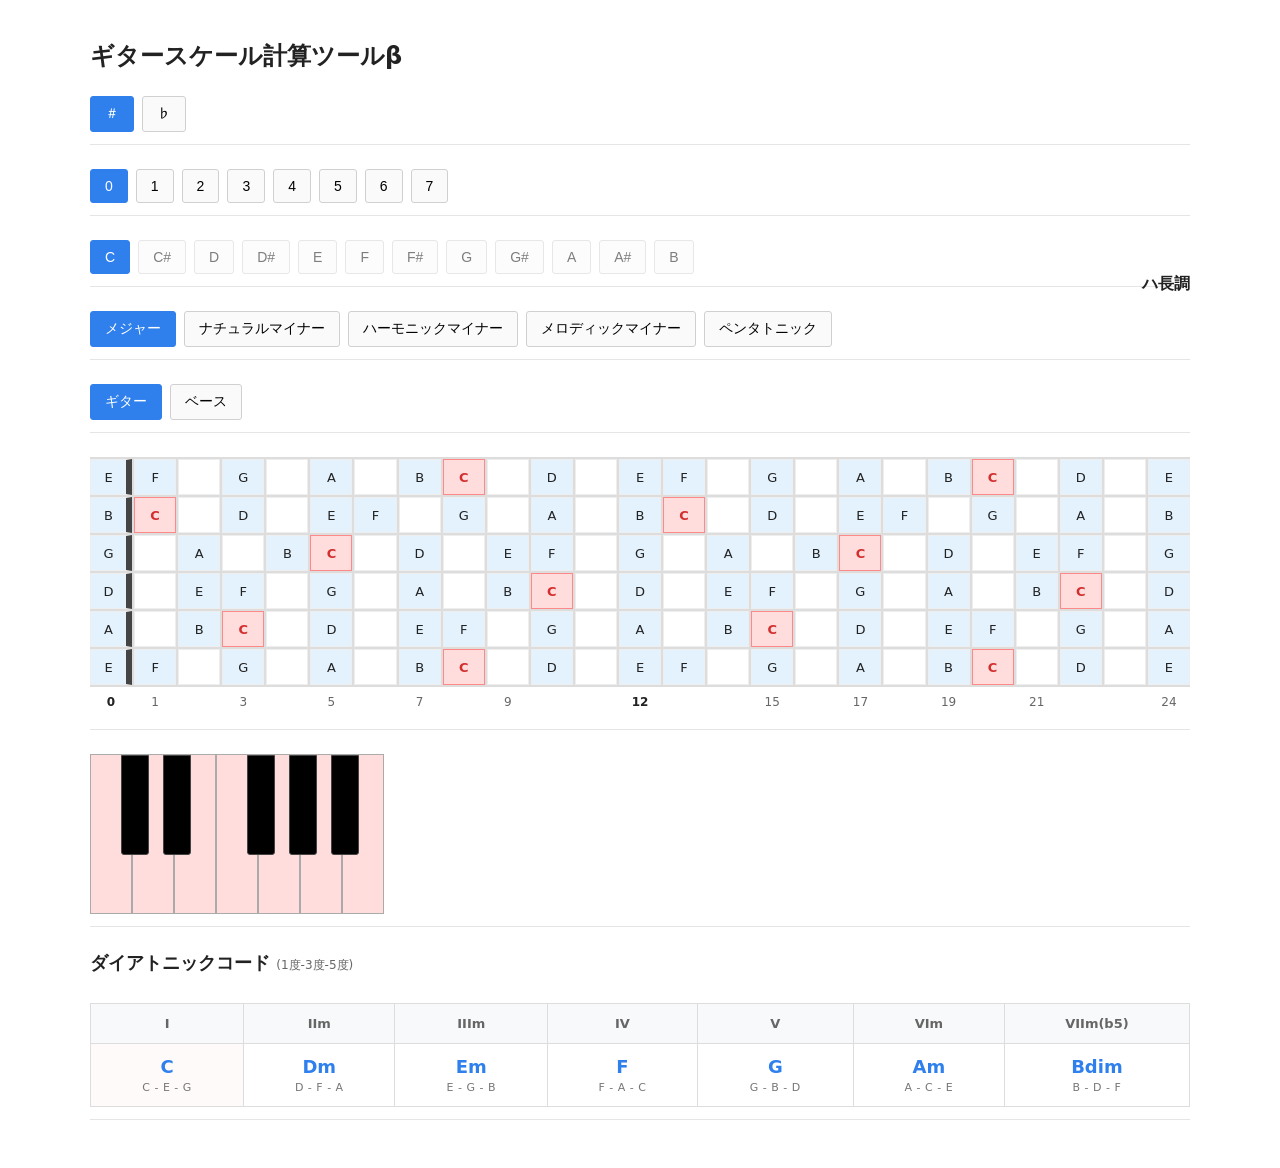
==== index.html @ ffcd5cd1 "Add files via upload" ====
<!DOCTYPE html>
<html lang="ja">
<head>
<meta charset="UTF-8">
<title>ギタースケール計算ツールβ</title>
<style>
  * { box-sizing: border-box; }

  body {
    font-family: "Noto Sans JP", system-ui, -apple-system, BlinkMacSystemFont, "Segoe UI", sans-serif;
    margin: 0;
    padding: 24px;
    background: #ffffff;
    color: #222;
  }

  .app {
    max-width: 1100px;
    margin: 0 auto;
  }

  h1 {
    font-size: 24px;
    font-weight: 600;
    margin-bottom: 24px;
  }

  .section {
    margin-bottom: 24px;
    padding-bottom: 12px;
    border-bottom: 1px solid #e5e5e5;
  }

  .btn-group {
    display: flex;
    flex-wrap: wrap;
    gap: 8px;
  }

  button {
    padding: 8px 14px;
    border: 1px solid #d0d0d0;
    background: #fafafa;
    border-radius: 3px;
    cursor: pointer;
    font-size: 14px;
    transition: 0.15s;
  }

  button:hover {
    background: #f0f0f0;
  }

  button.active {
    background: #2f80ed;
    border-color: #2f80ed;
    color: #fff;
  }

  button.guide {
    opacity: 0.5;
  }

  #japaneseKey {
    float: right;
    font-weight: 600;
    font-size: 16px;
  }

  .fretboard-wrapper {
    width: 100%;
    overflow-x: auto;
    padding-bottom: 8px;
  }

  .fret-numbers {
    display: grid;
    grid-template-columns: repeat(25, 1fr);
    gap: 2px;
    margin-top: 8px; 
  }

  .fret-num {
    text-align: center;
    font-size: 12px;
    color: #666;
  }

  .fret-num.bold {
    font-weight: 700;
    color: #222;
  }

  .fretboard {
    display: grid;
    grid-template-columns: repeat(25, 1fr);
    gap: 2px;
    background: #ddd; 
    padding: 2px 0;
  }

  .fret {
    height: 36px;
    background: #fff;
    display: flex;
    align-items: center;
    justify-content: center;
    font-size: 13px;
    border: 1px solid #eee;
  }

  .fret.open {
    background: #f9f9f9;
    border-right: 6px solid #444; 
    font-weight: 500;
  }

  .fret.in-scale {
    background: #e3f2fd;
  }

  .fret.root {
    background: #ffdddd !important;
    border-color: #ff8888;
    font-weight: 700;
    color: #d32f2f;
  }

  .piano {
    display: flex;
    margin-top: 16px;
    height: 160px;
    position: relative;
  }

  .white-key {
    width: 42px;
    height: 160px;
    background: #fff;
    border: 1px solid #aaa;
    position: relative;
  }

  .black-key {
  width: 28px;
  height: 100px;
  background: #000;
  position: absolute;
  top: 0;
  left: 30px;
  border-radius: 0 0 3px 3px;
  z-index: 10;
  border: 1px solid #444;    
  box-sizing: border-box;    
}

  .highlight {
    background: #ffdddd !important;
  }

  .code-box {
    display: flex;
    gap: 8px;
    flex-wrap: wrap;
    margin-top: 12px;
  }

  .code-card {
    padding: 8px 12px;
    border: 1px solid #ddd;
    background: #fafafa;
    border-radius: 3px;
    font-size: 14px;
    cursor: pointer;
  }

  .code-card.active {
    background: #2f80ed;
    border-color: #2f80ed;
    color: #fff;
  }

.code-section {
  overflow-x: auto; 
  margin-top: 16px;
}

.chord-table {
  width: 100%;
  border-collapse: collapse;
  min-width: 600px; 
}

.chord-table th, .chord-table td {
  border: 1px solid #ddd;
  padding: 12px 8px;
  text-align: center;
}

.chord-table th {
  background-color: #f8f9fa;
  font-size: 13px;
  color: #666;
  font-weight: 600;
}

.degree-name {
  display: block;
  font-family: serif;
  margin-bottom: 4px;
}

.chord-name {
  display: block;
  font-size: 18px;
  font-weight: bold;
  color: #2f80ed;
}

.notes-list {
  display: block;
  font-size: 11px;
  color: #777;
  margin-top: 4px;
  letter-spacing: 0.5px;
}

.chord-table td:first-child {
  background-color: #fffafa;
}

  @media (max-width: 768px) {
    body { padding: 12px; }
    .fretboard-wrapper { font-size: 12px; }
  }
</style>
</head>
<body>
<div class="app">
  <h1>ギタースケール計算ツールβ</h1>

  <div class="section">
    <div class="btn-group" id="accidentalButtons">
      <button data-type="sharp">＃</button>
      <button data-type="flat">♭</button>
    </div>
  </div>

  <div class="section">
    <div class="btn-group" id="keyCountButtons"></div>
  </div>

  <div class="section">
    <div class="btn-group" id="rootButtons"></div>
    <span id="japaneseKey"></span>
  </div>

  <div class="section">
    <div class="btn-group" id="scaleButtons"></div>
  </div>

  <div class="section">
    <div class="btn-group">
      <button id="guitarBtn">ギター</button>
      <button id="bassBtn">ベース</button>
    </div>
  </div>

  <div class="section">
    <div class="fretboard-wrapper">
      <div id="fretboard" class="fretboard"></div>
      <div class="fret-numbers" id="fretNumbers"></div> </div>
  </div>

  <div class="section">
    <div id="piano" class="piano"></div>
  </div>

  <div class="section">
  <h2 style="font-size:18px; margin-bottom:12px;">ダイアトニックコード <span style="font-size:12px; font-weight:normal; color:#666;">(1度-3度-5度)</span></h2>
  <div class="code-section">
    <div id="codeBox" class="code-box"></div>
  </div>
</div>
</div>

<script>
  const notesSharp = ["C","C#","D","D#","E","F","F#","G","G#","A","A#","B"];
  const notesFlat  = ["C","Db","D","Eb","E","F","Gb","G","Ab","A","Bb","B"];

  const jpNames = {
    "C":"ハ","D":"ニ","E":"ホ","F":"ヘ","G":"ト","A":"イ","B":"ロ"
  };

  const scalePatterns = {
    "メジャー":            [2,2,1,2,2,2,1],
    "ナチュラルマイナー":  [2,1,2,2,1,2,2],
    "ハーモニックマイナー":[2,1,2,2,1,3,1],
    "メロディックマイナー":[2,1,2,2,2,2,1],
    "ペンタトニック":      [2,2,3,2,3]
  };

  const majorChords = ["I","ii","iii","IV","V","vi","vii°"];
  const minorChords = ["i","ii°","III","iv","v","VI","VII"];

  const sharpKeys = ["C","G","D","A","E","B","F#","C#"];
  const flatKeys  = ["C","F","Bb","Eb","Ab","Db","Gb","Cb"];

  let accidental = "sharp";
  let keyCount   = 0;
  let selectedRoot  = "C";
  let selectedScale = "メジャー";
  let instrument    = "guitar";

  window.onload = () => {
    initAccidentalButtons();
    initKeyCountButtons();
    initRootButtons();
    initScaleButtons();
    initInstrumentButtons();
    drawFretNumbers();
    drawPiano();
    updateAll();
  };

  function currentNoteArray() {
    return accidental === "sharp" ? notesSharp : notesFlat;
  }

  function initAccidentalButtons() {
    document.querySelectorAll("#accidentalButtons button").forEach(btn => {
      btn.onclick = () => {
        accidental = btn.dataset.type;
        updateRootButtons();
        updateAll();
      };
    });
  }

  function initKeyCountButtons() {
    const wrap = document.getElementById("keyCountButtons");
    for (let i = 0; i <= 7; i++) {
      const b = document.createElement("button");
      b.textContent = i.toString();
      b.dataset.count = i;
      b.onclick = () => {
        keyCount = i;
        updateRootButtons();
        updateAll();
      };
      wrap.appendChild(b);
    }
  }

  function initRootButtons() {
    updateRootButtons();
  }

  function updateRootButtons() {
    const wrap = document.getElementById("rootButtons");
    wrap.innerHTML = "";
    const arr = currentNoteArray();
    const validKey = (accidental === "sharp" ? sharpKeys : flatKeys)[keyCount];

    arr.forEach(n => {
      const b = document.createElement("button");
      b.textContent = n;
      b.dataset.note = n;
      if (n === validKey) {
        b.classList.add("active");
      } else {
        b.classList.add("guide");
      }
      b.onclick = () => {
        applyKeyFromRoot(n);
        updateAll();
      };
      wrap.appendChild(b);
    });
    selectedRoot = validKey;
  }

  function applyKeyFromRoot(root) {
    const sharpIndex = sharpKeys.indexOf(root);
    const flatIndex  = flatKeys.indexOf(root);
    if (sharpIndex !== -1) {
      accidental = "sharp";
      keyCount   = sharpIndex;
    } else if (flatIndex !== -1) {
      accidental = "flat";
      keyCount   = flatIndex;
    } else {
      accidental = "sharp";
      keyCount   = 0;
    }
    selectedRoot = root;
    updateAccidentalButtonsUI();
    updateKeyCountButtonsUI();
    updateRootButtons();
  }

  function initScaleButtons() {
    const wrap = document.getElementById("scaleButtons");
    Object.keys(scalePatterns).forEach(name => {
      const b = document.createElement("button");
      b.textContent = name;
      b.onclick = () => {
        selectedScale = name;
        updateAll();
      };
      wrap.appendChild(b);
    });
  }

  function initInstrumentButtons() {
    document.getElementById("guitarBtn").onclick = () => {
      instrument = "guitar";
      updateAll();
    };
    document.getElementById("bassBtn").onclick = () => {
      instrument = "bass";
      updateAll();
    };
  }

  function getScaleNotes(root, scaleName) {
    const arr = currentNoteArray();
    let idx = arr.indexOf(root);
    const pattern = scalePatterns[scaleName];
    const result = [root];
    pattern.forEach(step => {
      idx = (idx + step) % 12;
      result.push(arr[idx]);
    });
    return result;
  }

  function drawFretNumbers() {
    const wrap = document.getElementById("fretNumbers");
    wrap.innerHTML = "";
    for (let f = 0; f <= 24; f++) {
      const d = document.createElement("div");
      d.className = "fret-num";
      if ([0,1,3,5,7,9,12,15,17,19,21,24].includes(f)) {
        d.textContent = f;
        if (f === 12 || f === 0) d.classList.add("bold");
      } else {
        d.textContent = "";
      }
      wrap.appendChild(d);
    }
  }

  function drawFretboard(scaleNotes) {
    const fb = document.getElementById("fretboard");
    fb.innerHTML = "";
    const tuning = instrument === "guitar"
      ? ["E","B","G","D","A","E"]
      : ["G","D","A","E"];
    const arr = currentNoteArray();

    tuning.forEach(openNote => {
      let openIdx = arr.indexOf(openNote);
      for (let f = 0; f <= 24; f++) {
        const note = arr[(openIdx + f) % 12];
        const div = document.createElement("div");
        div.className = "fret";

        if (f === 0) {
          div.classList.add("open");
        }

        // 音の判定
        if (note === scaleNotes[0]) {
          div.classList.add("root");
          div.textContent = note;
        } else if (scaleNotes.includes(note)) {
          div.classList.add("in-scale");
          div.textContent = note;
        } else {
          // 0フレット（開放弦）は常に音名を表示、それ以外は空白
          div.textContent = (f === 0) ? note : "";
        }
        fb.appendChild(div);
      }
    });
  }

  function drawPiano() {
    const p = document.getElementById("piano");
    p.innerHTML = "";
    const white = ["C","D","E","F","G","A","B"];
    const blackPos = { "C":"C#","D":"D#","F":"F#","G":"G#","A":"A#" };
    white.forEach(w => {
      const wk = document.createElement("div");
      wk.className = "white-key";
      wk.dataset.note = w;
      p.appendChild(wk);
      if (blackPos[w]) {
        const bk = document.createElement("div");
        bk.className = "black-key";
        bk.dataset.note = blackPos[w];
        wk.appendChild(bk);
      }
    });
  }

  function updatePiano(scaleNotes) {
    document.querySelectorAll(".white-key, .black-key").forEach(k => {
      k.classList.remove("highlight");
      if (scaleNotes.includes(k.dataset.note)) {
        k.classList.add("highlight");
      }
    });
  }

  function updateChordBox(root, scaleName) {
  const box = document.getElementById("codeBox");
  box.innerHTML = "";

  // 現在のスケールの音を取得
  const scaleNotes = getScaleNotes(root, scaleName); 
  const s = scaleNotes.slice(0, 7); // 7音のみ使用

  // 表の作成
  const table = document.createElement("table");
  table.className = "chord-table";
  
  // スケールごとの度数表記の定義
  const majorDegrees = ["I", "IIm", "IIIm", "IV", "V", "VIm", "VIIm(b5)"];
  const minorDegrees = ["Im", "IIm(b5)", "bIII", "IVm", "Vm", "bVI", "bVII"];
  const degrees = (scaleName === "メジャー") ? majorDegrees : minorDegrees;

  // ヘッダー（度数）
  const thead = document.createElement("thead");
  const headerRow = document.createElement("tr");
  degrees.forEach(deg => {
    const th = document.createElement("th");
    th.textContent = deg;
    headerRow.appendChild(th);
  });
  thead.appendChild(headerRow);
  table.appendChild(thead);

  // ボディ（コード名と構成音）
  const tbody = document.createElement("tbody");
  const dataRow = document.createElement("tr");

  s.forEach((chordRoot, i) => {
    const td = document.createElement("td");
    
    // 構成音の計算
    const third = s[(i + 2) % 7];
    const fifth = s[(i + 4) % 7];
    const notesStr = `${chordRoot} - ${third} - ${fifth}`;

    // コード名の作成
    let suffix = "";
    const deg = degrees[i];
    if (deg.includes("m")) suffix = "m";
    if (deg.includes("(b5)")) suffix = "dim"; // または m-5

    const chordName = chordRoot + suffix;

    td.innerHTML = `
      <span class="chord-name">${chordName}</span>
      <span class="notes-list">${notesStr}</span>
    `;
    dataRow.appendChild(td);
  });

  tbody.appendChild(dataRow);
  table.appendChild(tbody);
  box.appendChild(table);
}

  function updateJapaneseKey(root, scaleName) {
    const base = root.replace(/#|b/,"");
    const jp = jpNames[base] || "";
    const isMajor = (scaleName === "メジャー");
    document.getElementById("japaneseKey").textContent =
      jp + (isMajor ? "長調" : "短調");
  }

  function updateAccidentalButtonsUI() {
    document.querySelectorAll("#accidentalButtons button").forEach(b => {
      b.classList.toggle("active", b.dataset.type === accidental);
    });
  }

  function updateKeyCountButtonsUI() {
    document.querySelectorAll("#keyCountButtons button").forEach(b => {
      const c = Number(b.dataset.count);
      b.classList.toggle("active", c === keyCount);
    });
  }

  function updateScaleButtonsUI() {
    document.querySelectorAll("#scaleButtons button").forEach(b => {
      b.classList.toggle("active", b.textContent === selectedScale);
    });
  }

  function updateInstrumentButtonsUI() {
    document.getElementById("guitarBtn").classList.toggle("active", instrument === "guitar");
    document.getElementById("bassBtn").classList.toggle("active", instrument === "bass");
  }

  function updateAll() {
    updateAccidentalButtonsUI();
    updateKeyCountButtonsUI();
    updateScaleButtonsUI();
    updateInstrumentButtonsUI();
    const scaleNotes = getScaleNotes(selectedRoot, selectedScale);
    drawFretboard(scaleNotes);
    updatePiano(scaleNotes);
    updateChordBox(selectedRoot, selectedScale);
    updateJapaneseKey(selectedRoot, selectedScale);
    const validKey = (accidental === "sharp" ? sharpKeys : flatKeys)[keyCount];
    document.querySelectorAll("#rootButtons button").forEach(b => {
      const n = b.dataset.note;
      b.classList.remove("active","guide");
      if (n === validKey) {
        b.classList.add("active");
      } else {
        b.classList.add("guide");
      }
    });
  }
</script>
</body>
</html>
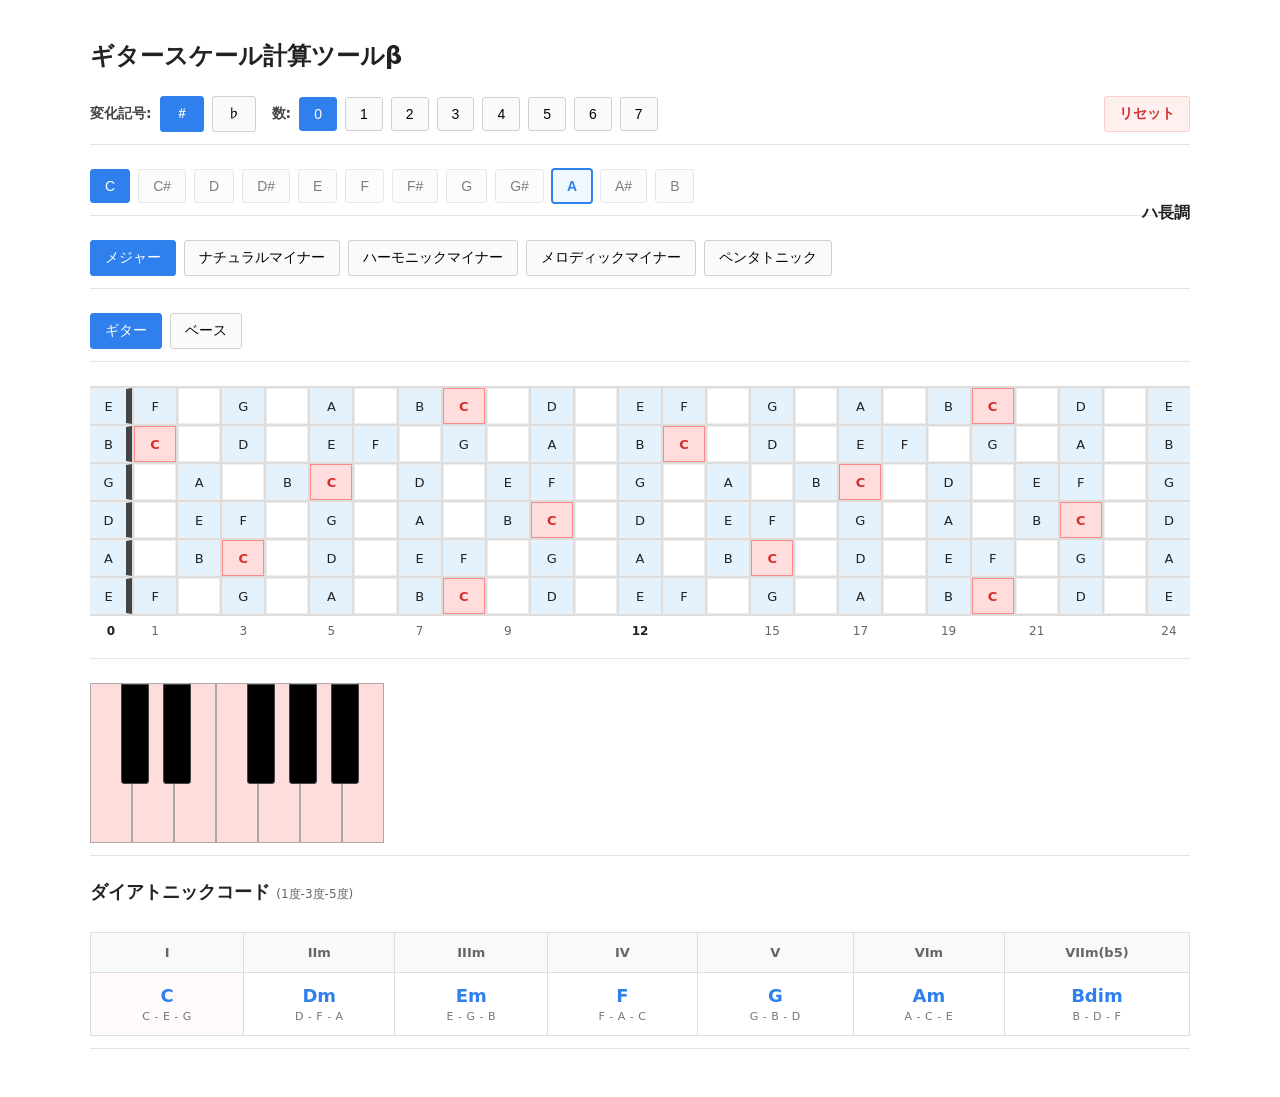
==== commit f7c3e861: "Update index.html" ====
--- a/index.html
+++ b/index.html
@@ -1,632 +1,713 @@
 <!DOCTYPE html>
 <html lang="ja">
+
 <head>
-<meta charset="UTF-8">
-<title>ギタースケール計算ツールβ</title>
-<style>
-  * { box-sizing: border-box; }
-
-  body {
-    font-family: "Noto Sans JP", system-ui, -apple-system, BlinkMacSystemFont, "Segoe UI", sans-serif;
-    margin: 0;
-    padding: 24px;
-    background: #ffffff;
-    color: #222;
-  }
-
-  .app {
-    max-width: 1100px;
-    margin: 0 auto;
-  }
-
-  h1 {
-    font-size: 24px;
-    font-weight: 600;
-    margin-bottom: 24px;
-  }
-
-  .section {
-    margin-bottom: 24px;
-    padding-bottom: 12px;
-    border-bottom: 1px solid #e5e5e5;
-  }
-
-  .btn-group {
-    display: flex;
-    flex-wrap: wrap;
-    gap: 8px;
-  }
-
-  button {
-    padding: 8px 14px;
-    border: 1px solid #d0d0d0;
-    background: #fafafa;
-    border-radius: 3px;
-    cursor: pointer;
-    font-size: 14px;
-    transition: 0.15s;
-  }
-
-  button:hover {
-    background: #f0f0f0;
-  }
-
-  button.active {
-    background: #2f80ed;
-    border-color: #2f80ed;
-    color: #fff;
-  }
-
-  button.guide {
-    opacity: 0.5;
-  }
-
-  #japaneseKey {
-    float: right;
-    font-weight: 600;
-    font-size: 16px;
-  }
-
-  .fretboard-wrapper {
-    width: 100%;
-    overflow-x: auto;
-    padding-bottom: 8px;
-  }
-
-  .fret-numbers {
-    display: grid;
-    grid-template-columns: repeat(25, 1fr);
-    gap: 2px;
-    margin-top: 8px; 
-  }
-
-  .fret-num {
-    text-align: center;
-    font-size: 12px;
-    color: #666;
-  }
-
-  .fret-num.bold {
-    font-weight: 700;
-    color: #222;
-  }
-
-  .fretboard {
-    display: grid;
-    grid-template-columns: repeat(25, 1fr);
-    gap: 2px;
-    background: #ddd; 
-    padding: 2px 0;
-  }
-
-  .fret {
-    height: 36px;
-    background: #fff;
-    display: flex;
-    align-items: center;
-    justify-content: center;
-    font-size: 13px;
-    border: 1px solid #eee;
-  }
-
-  .fret.open {
-    background: #f9f9f9;
-    border-right: 6px solid #444; 
-    font-weight: 500;
-  }
-
-  .fret.in-scale {
-    background: #e3f2fd;
-  }
-
-  .fret.root {
-    background: #ffdddd !important;
-    border-color: #ff8888;
-    font-weight: 700;
-    color: #d32f2f;
-  }
-
-  .piano {
-    display: flex;
-    margin-top: 16px;
-    height: 160px;
-    position: relative;
-  }
-
-  .white-key {
-    width: 42px;
-    height: 160px;
-    background: #fff;
-    border: 1px solid #aaa;
-    position: relative;
-  }
-
-  .black-key {
-  width: 28px;
-  height: 100px;
-  background: #000;
-  position: absolute;
-  top: 0;
-  left: 30px;
-  border-radius: 0 0 3px 3px;
-  z-index: 10;
-  border: 1px solid #444;    
-  box-sizing: border-box;    
-}
-
-  .highlight {
-    background: #ffdddd !important;
-  }
-
-  .code-box {
-    display: flex;
-    gap: 8px;
-    flex-wrap: wrap;
-    margin-top: 12px;
-  }
-
-  .code-card {
-    padding: 8px 12px;
-    border: 1px solid #ddd;
-    background: #fafafa;
-    border-radius: 3px;
-    font-size: 14px;
-    cursor: pointer;
-  }
-
-  .code-card.active {
-    background: #2f80ed;
-    border-color: #2f80ed;
-    color: #fff;
-  }
-
-.code-section {
-  overflow-x: auto; 
-  margin-top: 16px;
-}
-
-.chord-table {
-  width: 100%;
-  border-collapse: collapse;
-  min-width: 600px; 
-}
-
-.chord-table th, .chord-table td {
-  border: 1px solid #ddd;
-  padding: 12px 8px;
-  text-align: center;
-}
-
-.chord-table th {
-  background-color: #f8f9fa;
-  font-size: 13px;
-  color: #666;
-  font-weight: 600;
-}
-
-.degree-name {
-  display: block;
-  font-family: serif;
-  margin-bottom: 4px;
-}
-
-.chord-name {
-  display: block;
-  font-size: 18px;
-  font-weight: bold;
-  color: #2f80ed;
-}
-
-.notes-list {
-  display: block;
-  font-size: 11px;
-  color: #777;
-  margin-top: 4px;
-  letter-spacing: 0.5px;
-}
-
-.chord-table td:first-child {
-  background-color: #fffafa;
-}
-
-  @media (max-width: 768px) {
-    body { padding: 12px; }
-    .fretboard-wrapper { font-size: 12px; }
-  }
-</style>
+  <meta charset="UTF-8">
+  <title>ギタースケール計算ツールβ</title>
+  <style>
+    * {
+      box-sizing: border-box;
+    }
+
+    body {
+      font-family: "Noto Sans JP", system-ui, -apple-system, BlinkMacSystemFont, "Segoe UI", sans-serif;
+      margin: 0;
+      padding: 24px;
+      background: #ffffff;
+      color: #222;
+    }
+
+    .app {
+      max-width: 1100px;
+      margin: 0 auto;
+    }
+
+    h1 {
+      font-size: 24px;
+      font-weight: 600;
+      margin-bottom: 24px;
+    }
+
+    .section {
+      margin-bottom: 24px;
+      padding-bottom: 12px;
+      border-bottom: 1px solid #e5e5e5;
+    }
+
+    .btn-group {
+      display: flex;
+      flex-wrap: wrap;
+      gap: 8px;
+    }
+
+    button {
+      padding: 8px 14px;
+      border: 1px solid #d0d0d0;
+      background: #fafafa;
+      border-radius: 3px;
+      cursor: pointer;
+      font-size: 14px;
+      transition: 0.15s;
+    }
+
+    button:hover {
+      background: #f0f0f0;
+    }
+
+    button.active {
+      background: #2f80ed;
+      border-color: #2f80ed;
+      color: #fff;
+    }
+
+    button.guide {
+      opacity: 0.5;
+    }
+
+    button.candidate {
+      border-color: #2f80ed;
+      color: #2f80ed;
+      background: #f0f8ff;
+      font-weight: 600;
+      box-shadow: 0 0 0 1px #2f80ed;
+    }
+
+    #japaneseKey {
+      float: right;
+      font-weight: 600;
+      font-size: 16px;
+    }
+
+    .fretboard-wrapper {
+      width: 100%;
+      overflow-x: auto;
+      padding-bottom: 8px;
+    }
+
+    .fret-numbers {
+      display: grid;
+      grid-template-columns: repeat(25, 1fr);
+      gap: 2px;
+      margin-top: 8px;
+    }
+
+    .fret-num {
+      text-align: center;
+      font-size: 12px;
+      color: #666;
+    }
+
+    .fret-num.bold {
+      font-weight: 700;
+      color: #222;
+    }
+
+    .fretboard {
+      display: grid;
+      grid-template-columns: repeat(25, 1fr);
+      gap: 2px;
+      background: #ddd;
+      padding: 2px 0;
+    }
+
+    .fret {
+      height: 36px;
+      background: #fff;
+      display: flex;
+      align-items: center;
+      justify-content: center;
+      font-size: 13px;
+      border: 1px solid #eee;
+    }
+
+    .fret.open {
+      background: #f9f9f9;
+      border-right: 6px solid #444;
+      font-weight: 500;
+    }
+
+    .fret.in-scale {
+      background: #e3f2fd;
+    }
+
+    .fret.root {
+      background: #ffdddd !important;
+      border-color: #ff8888;
+      font-weight: 700;
+      color: #d32f2f;
+    }
+
+    .piano {
+      display: flex;
+      margin-top: 16px;
+      height: 160px;
+      position: relative;
+    }
+
+    .white-key {
+      width: 42px;
+      height: 160px;
+      background: #fff;
+      border: 1px solid #aaa;
+      position: relative;
+    }
+
+    .black-key {
+      width: 28px;
+      height: 100px;
+      background: #000;
+      position: absolute;
+      top: 0;
+      left: 30px;
+      border-radius: 0 0 3px 3px;
+      z-index: 10;
+      border: 1px solid #444;
+      box-sizing: border-box;
+    }
+
+    .highlight {
+      background: #ffdddd !important;
+    }
+
+    .code-box {
+      display: flex;
+      gap: 8px;
+      flex-wrap: wrap;
+      margin-top: 12px;
+    }
+
+    .code-card {
+      padding: 8px 12px;
+      border: 1px solid #ddd;
+      background: #fafafa;
+      border-radius: 3px;
+      font-size: 14px;
+      cursor: pointer;
+    }
+
+    .code-card.active {
+      background: #2f80ed;
+      border-color: #2f80ed;
+      color: #fff;
+    }
+
+    .code-section {
+      overflow-x: auto;
+      margin-top: 16px;
+    }
+
+    .chord-table {
+      width: 100%;
+      border-collapse: collapse;
+      min-width: 600px;
+    }
+
+    .chord-table th,
+    .chord-table td {
+      border: 1px solid #ddd;
+      padding: 12px 8px;
+      text-align: center;
+    }
+
+    .chord-table th {
+      background-color: #f8f9fa;
+      font-size: 13px;
+      color: #666;
+      font-weight: 600;
+    }
+
+    .degree-name {
+      display: block;
+      font-family: serif;
+      margin-bottom: 4px;
+    }
+
+    .chord-name {
+      display: block;
+      font-size: 18px;
+      font-weight: bold;
+      color: #2f80ed;
+    }
+
+    .notes-list {
+      display: block;
+      font-size: 11px;
+      color: #777;
+      margin-top: 4px;
+      letter-spacing: 0.5px;
+    }
+
+    .chord-table td:first-child {
+      background-color: #fffafa;
+    }
+
+    @media (max-width: 768px) {
+      body {
+        padding: 12px;
+      }
+
+      .fretboard-wrapper {
+        font-size: 12px;
+      }
+    }
+  </style>
 </head>
+
 <body>
-<div class="app">
-  <h1>ギタースケール計算ツールβ</h1>
-
-  <div class="section">
-    <div class="btn-group" id="accidentalButtons">
-      <button data-type="sharp">＃</button>
-      <button data-type="flat">♭</button>
+  <div class="app">
+    <h1>ギタースケール計算ツールβ</h1>
+
+    <div class="section">
+      <div class="btn-group" style="align-items: center; width: 100%;">
+        <span style="font-size: 14px; font-weight: 600; color: #444;">変化記号:</span>
+        <div class="btn-group" id="accidentalButtons">
+          <button data-type="sharp">＃</button>
+          <button data-type="flat">♭</button>
+        </div>
+        <span style="font-size: 14px; font-weight: 600; color: #444; margin-left: 8px;">数:</span>
+        <div class="btn-group" id="keyCountButtons"></div>
+        <button id="resetBtn"
+          style="margin-left: auto; background: #fff0f0; border-color: #ffcccc; color: #d32f2f; font-weight: 600;">リセット</button>
+      </div>
+    </div>
+
+    <div class="section">
+      <div class="btn-group" id="rootButtons"></div>
+      <span id="japaneseKey"></span>
+    </div>
+
+    <div class="section">
+      <div class="btn-group" id="scaleButtons"></div>
+    </div>
+
+    <div class="section">
+      <div class="btn-group">
+        <button id="guitarBtn">ギター</button>
+        <button id="bassBtn">ベース</button>
+      </div>
+    </div>
+
+    <div class="section">
+      <div class="fretboard-wrapper">
+        <div id="fretboard" class="fretboard"></div>
+        <div class="fret-numbers" id="fretNumbers"></div>
+      </div>
+    </div>
+
+    <div class="section">
+      <div id="piano" class="piano"></div>
+    </div>
+
+    <div class="section">
+      <h2 style="font-size:18px; margin-bottom:12px;">ダイアトニックコード <span
+          style="font-size:12px; font-weight:normal; color:#666;">(1度-3度-5度)</span></h2>
+      <div class="code-section">
+        <div id="codeBox" class="code-box"></div>
+      </div>
     </div>
   </div>
 
-  <div class="section">
-    <div class="btn-group" id="keyCountButtons"></div>
-  </div>
-
-  <div class="section">
-    <div class="btn-group" id="rootButtons"></div>
-    <span id="japaneseKey"></span>
-  </div>
-
-  <div class="section">
-    <div class="btn-group" id="scaleButtons"></div>
-  </div>
-
-  <div class="section">
-    <div class="btn-group">
-      <button id="guitarBtn">ギター</button>
-      <button id="bassBtn">ベース</button>
-    </div>
-  </div>
-
-  <div class="section">
-    <div class="fretboard-wrapper">
-      <div id="fretboard" class="fretboard"></div>
-      <div class="fret-numbers" id="fretNumbers"></div> </div>
-  </div>
-
-  <div class="section">
-    <div id="piano" class="piano"></div>
-  </div>
-
-  <div class="section">
-  <h2 style="font-size:18px; margin-bottom:12px;">ダイアトニックコード <span style="font-size:12px; font-weight:normal; color:#666;">(1度-3度-5度)</span></h2>
-  <div class="code-section">
-    <div id="codeBox" class="code-box"></div>
-  </div>
-</div>
-</div>
-
-<script>
-  const notesSharp = ["C","C#","D","D#","E","F","F#","G","G#","A","A#","B"];
-  const notesFlat  = ["C","Db","D","Eb","E","F","Gb","G","Ab","A","Bb","B"];
-
-  const jpNames = {
-    "C":"ハ","D":"ニ","E":"ホ","F":"ヘ","G":"ト","A":"イ","B":"ロ"
-  };
-
-  const scalePatterns = {
-    "メジャー":            [2,2,1,2,2,2,1],
-    "ナチュラルマイナー":  [2,1,2,2,1,2,2],
-    "ハーモニックマイナー":[2,1,2,2,1,3,1],
-    "メロディックマイナー":[2,1,2,2,2,2,1],
-    "ペンタトニック":      [2,2,3,2,3]
-  };
-
-  const majorChords = ["I","ii","iii","IV","V","vi","vii°"];
-  const minorChords = ["i","ii°","III","iv","v","VI","VII"];
-
-  const sharpKeys = ["C","G","D","A","E","B","F#","C#"];
-  const flatKeys  = ["C","F","Bb","Eb","Ab","Db","Gb","Cb"];
-
-  let accidental = "sharp";
-  let keyCount   = 0;
-  let selectedRoot  = "C";
-  let selectedScale = "メジャー";
-  let instrument    = "guitar";
-
-  window.onload = () => {
-    initAccidentalButtons();
-    initKeyCountButtons();
-    initRootButtons();
-    initScaleButtons();
-    initInstrumentButtons();
-    drawFretNumbers();
-    drawPiano();
-    updateAll();
-  };
-
-  function currentNoteArray() {
-    return accidental === "sharp" ? notesSharp : notesFlat;
-  }
-
-  function initAccidentalButtons() {
-    document.querySelectorAll("#accidentalButtons button").forEach(btn => {
-      btn.onclick = () => {
-        accidental = btn.dataset.type;
-        updateRootButtons();
+  <script>
+    const notesSharp = ["C", "C#", "D", "D#", "E", "F", "F#", "G", "G#", "A", "A#", "B"];
+    const notesFlat = ["C", "Db", "D", "Eb", "E", "F", "Gb", "G", "Ab", "A", "Bb", "B"];
+
+    const jpNames = {
+      "C": "ハ", "D": "ニ", "E": "ホ", "F": "ヘ", "G": "ト", "A": "イ", "B": "ロ"
+    };
+
+    const scalePatterns = {
+      "メジャー": [2, 2, 1, 2, 2, 2, 1],
+      "ナチュラルマイナー": [2, 1, 2, 2, 1, 2, 2],
+      "ハーモニックマイナー": [2, 1, 2, 2, 1, 3, 1],
+      "メロディックマイナー": [2, 1, 2, 2, 2, 2, 1],
+      "ペンタトニック": [2, 2, 3, 2, 3]
+    };
+
+    const majorChords = ["I", "ii", "iii", "IV", "V", "vi", "vii°"];
+    const minorChords = ["i", "ii°", "III", "iv", "v", "VI", "VII"];
+
+    const sharpKeys = ["C", "G", "D", "A", "E", "B", "F#", "C#"];
+    const flatKeys = ["C", "F", "Bb", "Eb", "Ab", "Db", "Gb", "Cb"];
+
+    const sharpMinorKeys = ["A", "E", "B", "F#", "C#", "G#", "D#", "A#"];
+    const flatMinorKeys = ["A", "D", "G", "C", "F", "Bb", "Eb", "Ab"];
+
+    const majorScales = ["メジャー", "ペンタトニック"];
+    const minorScales = ["ナチュラルマイナー", "ハーモニックマイナー", "メロディックマイナー"];
+
+    let accidental = "sharp";
+    let keyCount = 0;
+    let selectedRoot = "C";
+    let selectedScale = "メジャー";
+    let instrument = "guitar";
+
+    window.onload = () => {
+      initAccidentalButtons();
+      initKeyCountButtons();
+      initRootButtons();
+      initScaleButtons();
+      initInstrumentButtons();
+      initResetButton();
+      drawFretNumbers();
+      drawPiano();
+      updateAll();
+    };
+
+    function initResetButton() {
+      const btn = document.getElementById("resetBtn");
+      if (btn) {
+        btn.onclick = () => {
+          accidental = "sharp";
+          keyCount = 0;
+          selectedRoot = "C";
+          selectedScale = "メジャー";
+          instrument = "guitar";
+          updateAll();
+        };
+      }
+    }
+
+    function currentNoteArray() {
+      return accidental === "sharp" ? notesSharp : notesFlat;
+    }
+
+    function applyKeySignatureChange() {
+      if (minorScales.includes(selectedScale)) {
+        selectedRoot = (accidental === "sharp" ? sharpMinorKeys : flatMinorKeys)[keyCount];
+      } else {
+        selectedRoot = (accidental === "sharp" ? sharpKeys : flatKeys)[keyCount];
+      }
+    }
+
+    function initAccidentalButtons() {
+      document.querySelectorAll("#accidentalButtons button").forEach(btn => {
+        btn.onclick = () => {
+          accidental = btn.dataset.type;
+          applyKeySignatureChange();
+          updateAll();
+        };
+      });
+    }
+
+    function initKeyCountButtons() {
+      const wrap = document.getElementById("keyCountButtons");
+      for (let i = 0; i <= 7; i++) {
+        const b = document.createElement("button");
+        b.textContent = i.toString();
+        b.dataset.count = i;
+        b.onclick = () => {
+          keyCount = i;
+          applyKeySignatureChange();
+          updateAll();
+        };
+        wrap.appendChild(b);
+      }
+    }
+
+    function initRootButtons() {
+      updateRootButtons();
+    }
+
+    function updateRootButtons() {
+      const wrap = document.getElementById("rootButtons");
+      wrap.innerHTML = "";
+      const arr = currentNoteArray();
+
+      const validMajorKey = (accidental === "sharp" ? sharpKeys : flatKeys)[keyCount];
+      const validMinorKey = (accidental === "sharp" ? sharpMinorKeys : flatMinorKeys)[keyCount];
+
+      arr.forEach(n => {
+        const b = document.createElement("button");
+        b.textContent = n;
+        b.dataset.note = n;
+
+        if (n === selectedRoot) {
+          b.classList.add("active");
+        } else if (n === validMajorKey || n === validMinorKey) {
+          b.classList.add("candidate");
+        } else {
+          b.classList.add("guide");
+        }
+
+        b.onclick = () => {
+          applyKeyFromRoot(n);
+          updateAll();
+        };
+        wrap.appendChild(b);
+      });
+    }
+
+    function updateKeySignatureForRootAndScale(root, scaleName) {
+      if (minorScales.includes(scaleName)) {
+        const sIndex = sharpMinorKeys.indexOf(root);
+        const fIndex = flatMinorKeys.indexOf(root);
+        if (sIndex !== -1 && fIndex !== -1) {
+          if (accidental === "flat") keyCount = fIndex;
+          else keyCount = sIndex;
+        } else if (sIndex !== -1) {
+          accidental = "sharp"; keyCount = sIndex;
+        } else if (fIndex !== -1) {
+          accidental = "flat"; keyCount = fIndex;
+        }
+      } else {
+        const sIndex = sharpKeys.indexOf(root);
+        const fIndex = flatKeys.indexOf(root);
+        if (sIndex !== -1 && fIndex !== -1) {
+          if (accidental === "flat") keyCount = fIndex;
+          else keyCount = sIndex;
+        } else if (sIndex !== -1) {
+          accidental = "sharp"; keyCount = sIndex;
+        } else if (fIndex !== -1) {
+          accidental = "flat"; keyCount = fIndex;
+        }
+      }
+    }
+
+    function applyKeyFromRoot(root) {
+      const currentMajor = (accidental === "sharp" ? sharpKeys : flatKeys)[keyCount];
+      const currentMinor = (accidental === "sharp" ? sharpMinorKeys : flatMinorKeys)[keyCount];
+
+      selectedRoot = root;
+
+      if (root === currentMajor) {
+        if (minorScales.includes(selectedScale)) selectedScale = "メジャー";
+      } else if (root === currentMinor) {
+        if (majorScales.includes(selectedScale)) selectedScale = "ナチュラルマイナー";
+      } else {
+        // Prioritize the requested root by matching it to the currently selected scale
+        updateKeySignatureForRootAndScale(root, selectedScale);
+      }
+    }
+
+    function initScaleButtons() {
+      const wrap = document.getElementById("scaleButtons");
+      Object.keys(scalePatterns).forEach(name => {
+        const b = document.createElement("button");
+        b.textContent = name;
+        b.onclick = () => {
+          selectedScale = name;
+          updateKeySignatureForRootAndScale(selectedRoot, selectedScale);
+          updateAll();
+        };
+        wrap.appendChild(b);
+      });
+    }
+
+    function initInstrumentButtons() {
+      document.getElementById("guitarBtn").onclick = () => {
+        instrument = "guitar";
         updateAll();
       };
-    });
-  }
-
-  function initKeyCountButtons() {
-    const wrap = document.getElementById("keyCountButtons");
-    for (let i = 0; i <= 7; i++) {
-      const b = document.createElement("button");
-      b.textContent = i.toString();
-      b.dataset.count = i;
-      b.onclick = () => {
-        keyCount = i;
-        updateRootButtons();
+      document.getElementById("bassBtn").onclick = () => {
+        instrument = "bass";
         updateAll();
       };
-      wrap.appendChild(b);
-    }
-  }
-
-  function initRootButtons() {
-    updateRootButtons();
-  }
-
-  function updateRootButtons() {
-    const wrap = document.getElementById("rootButtons");
-    wrap.innerHTML = "";
-    const arr = currentNoteArray();
-    const validKey = (accidental === "sharp" ? sharpKeys : flatKeys)[keyCount];
-
-    arr.forEach(n => {
-      const b = document.createElement("button");
-      b.textContent = n;
-      b.dataset.note = n;
-      if (n === validKey) {
-        b.classList.add("active");
-      } else {
-        b.classList.add("guide");
-      }
-      b.onclick = () => {
-        applyKeyFromRoot(n);
-        updateAll();
-      };
-      wrap.appendChild(b);
-    });
-    selectedRoot = validKey;
-  }
-
-  function applyKeyFromRoot(root) {
-    const sharpIndex = sharpKeys.indexOf(root);
-    const flatIndex  = flatKeys.indexOf(root);
-    if (sharpIndex !== -1) {
-      accidental = "sharp";
-      keyCount   = sharpIndex;
-    } else if (flatIndex !== -1) {
-      accidental = "flat";
-      keyCount   = flatIndex;
-    } else {
-      accidental = "sharp";
-      keyCount   = 0;
-    }
-    selectedRoot = root;
-    updateAccidentalButtonsUI();
-    updateKeyCountButtonsUI();
-    updateRootButtons();
-  }
-
-  function initScaleButtons() {
-    const wrap = document.getElementById("scaleButtons");
-    Object.keys(scalePatterns).forEach(name => {
-      const b = document.createElement("button");
-      b.textContent = name;
-      b.onclick = () => {
-        selectedScale = name;
-        updateAll();
-      };
-      wrap.appendChild(b);
-    });
-  }
-
-  function initInstrumentButtons() {
-    document.getElementById("guitarBtn").onclick = () => {
-      instrument = "guitar";
-      updateAll();
-    };
-    document.getElementById("bassBtn").onclick = () => {
-      instrument = "bass";
-      updateAll();
-    };
-  }
-
-  function getScaleNotes(root, scaleName) {
-    const arr = currentNoteArray();
-    let idx = arr.indexOf(root);
-    const pattern = scalePatterns[scaleName];
-    const result = [root];
-    pattern.forEach(step => {
-      idx = (idx + step) % 12;
-      result.push(arr[idx]);
-    });
-    return result;
-  }
-
-  function drawFretNumbers() {
-    const wrap = document.getElementById("fretNumbers");
-    wrap.innerHTML = "";
-    for (let f = 0; f <= 24; f++) {
-      const d = document.createElement("div");
-      d.className = "fret-num";
-      if ([0,1,3,5,7,9,12,15,17,19,21,24].includes(f)) {
-        d.textContent = f;
-        if (f === 12 || f === 0) d.classList.add("bold");
-      } else {
-        d.textContent = "";
-      }
-      wrap.appendChild(d);
-    }
-  }
-
-  function drawFretboard(scaleNotes) {
-    const fb = document.getElementById("fretboard");
-    fb.innerHTML = "";
-    const tuning = instrument === "guitar"
-      ? ["E","B","G","D","A","E"]
-      : ["G","D","A","E"];
-    const arr = currentNoteArray();
-
-    tuning.forEach(openNote => {
-      let openIdx = arr.indexOf(openNote);
+    }
+
+    function getScaleNotes(root, scaleName) {
+      const arr = currentNoteArray();
+      let idx = arr.indexOf(root);
+      const pattern = scalePatterns[scaleName];
+      const result = [root];
+      pattern.forEach(step => {
+        idx = (idx + step) % 12;
+        result.push(arr[idx]);
+      });
+      return result;
+    }
+
+    function drawFretNumbers() {
+      const wrap = document.getElementById("fretNumbers");
+      wrap.innerHTML = "";
       for (let f = 0; f <= 24; f++) {
-        const note = arr[(openIdx + f) % 12];
-        const div = document.createElement("div");
-        div.className = "fret";
-
-        if (f === 0) {
-          div.classList.add("open");
+        const d = document.createElement("div");
+        d.className = "fret-num";
+        if ([0, 1, 3, 5, 7, 9, 12, 15, 17, 19, 21, 24].includes(f)) {
+          d.textContent = f;
+          if (f === 12 || f === 0) d.classList.add("bold");
+        } else {
+          d.textContent = "";
         }
-
-        // 音の判定
-        if (note === scaleNotes[0]) {
-          div.classList.add("root");
-          div.textContent = note;
-        } else if (scaleNotes.includes(note)) {
-          div.classList.add("in-scale");
-          div.textContent = note;
-        } else {
-          // 0フレット（開放弦）は常に音名を表示、それ以外は空白
-          div.textContent = (f === 0) ? note : "";
+        wrap.appendChild(d);
+      }
+    }
+
+    function drawFretboard(scaleNotes) {
+      const fb = document.getElementById("fretboard");
+      fb.innerHTML = "";
+      const tuning = instrument === "guitar"
+        ? ["E", "B", "G", "D", "A", "E"]
+        : ["G", "D", "A", "E"];
+      const arr = currentNoteArray();
+
+      tuning.forEach(openNote => {
+        let openIdx = arr.indexOf(openNote);
+        for (let f = 0; f <= 24; f++) {
+          const note = arr[(openIdx + f) % 12];
+          const div = document.createElement("div");
+          div.className = "fret";
+
+          if (f === 0) {
+            div.classList.add("open");
+          }
+
+          // 音の判定
+          if (note === scaleNotes[0]) {
+            div.classList.add("root");
+            div.textContent = note;
+          } else if (scaleNotes.includes(note)) {
+            div.classList.add("in-scale");
+            div.textContent = note;
+          } else {
+            // 0フレット（開放弦）は常に音名を表示、それ以外は空白
+            div.textContent = (f === 0) ? note : "";
+          }
+          fb.appendChild(div);
         }
-        fb.appendChild(div);
-      }
-    });
-  }
-
-  function drawPiano() {
-    const p = document.getElementById("piano");
-    p.innerHTML = "";
-    const white = ["C","D","E","F","G","A","B"];
-    const blackPos = { "C":"C#","D":"D#","F":"F#","G":"G#","A":"A#" };
-    white.forEach(w => {
-      const wk = document.createElement("div");
-      wk.className = "white-key";
-      wk.dataset.note = w;
-      p.appendChild(wk);
-      if (blackPos[w]) {
-        const bk = document.createElement("div");
-        bk.className = "black-key";
-        bk.dataset.note = blackPos[w];
-        wk.appendChild(bk);
-      }
-    });
-  }
-
-  function updatePiano(scaleNotes) {
-    document.querySelectorAll(".white-key, .black-key").forEach(k => {
-      k.classList.remove("highlight");
-      if (scaleNotes.includes(k.dataset.note)) {
-        k.classList.add("highlight");
-      }
-    });
-  }
-
-  function updateChordBox(root, scaleName) {
-  const box = document.getElementById("codeBox");
-  box.innerHTML = "";
-
-  // 現在のスケールの音を取得
-  const scaleNotes = getScaleNotes(root, scaleName); 
-  const s = scaleNotes.slice(0, 7); // 7音のみ使用
-
-  // 表の作成
-  const table = document.createElement("table");
-  table.className = "chord-table";
-  
-  // スケールごとの度数表記の定義
-  const majorDegrees = ["I", "IIm", "IIIm", "IV", "V", "VIm", "VIIm(b5)"];
-  const minorDegrees = ["Im", "IIm(b5)", "bIII", "IVm", "Vm", "bVI", "bVII"];
-  const degrees = (scaleName === "メジャー") ? majorDegrees : minorDegrees;
-
-  // ヘッダー（度数）
-  const thead = document.createElement("thead");
-  const headerRow = document.createElement("tr");
-  degrees.forEach(deg => {
-    const th = document.createElement("th");
-    th.textContent = deg;
-    headerRow.appendChild(th);
-  });
-  thead.appendChild(headerRow);
-  table.appendChild(thead);
-
-  // ボディ（コード名と構成音）
-  const tbody = document.createElement("tbody");
-  const dataRow = document.createElement("tr");
-
-  s.forEach((chordRoot, i) => {
-    const td = document.createElement("td");
-    
-    // 構成音の計算
-    const third = s[(i + 2) % 7];
-    const fifth = s[(i + 4) % 7];
-    const notesStr = `${chordRoot} - ${third} - ${fifth}`;
-
-    // コード名の作成
-    let suffix = "";
-    const deg = degrees[i];
-    if (deg.includes("m")) suffix = "m";
-    if (deg.includes("(b5)")) suffix = "dim"; // または m-5
-
-    const chordName = chordRoot + suffix;
-
-    td.innerHTML = `
+      });
+    }
+
+    function drawPiano() {
+      const p = document.getElementById("piano");
+      p.innerHTML = "";
+      const white = ["C", "D", "E", "F", "G", "A", "B"];
+      const blackPos = { "C": "C#", "D": "D#", "F": "F#", "G": "G#", "A": "A#" };
+      white.forEach(w => {
+        const wk = document.createElement("div");
+        wk.className = "white-key";
+        wk.dataset.note = w;
+        p.appendChild(wk);
+        if (blackPos[w]) {
+          const bk = document.createElement("div");
+          bk.className = "black-key";
+          bk.dataset.note = blackPos[w];
+          wk.appendChild(bk);
+        }
+      });
+    }
+
+    function updatePiano(scaleNotes) {
+      const enharmonicMap = { "Db": "C#", "Eb": "D#", "Gb": "F#", "Ab": "G#", "Bb": "A#" };
+      const mappedNotes = scaleNotes.map(n => enharmonicMap[n] || n);
+
+      document.querySelectorAll(".white-key, .black-key").forEach(k => {
+        k.classList.remove("highlight");
+        if (mappedNotes.includes(k.dataset.note)) {
+          k.classList.add("highlight");
+        }
+      });
+    }
+
+    function updateChordBox(root, scaleName) {
+      const box = document.getElementById("codeBox");
+      box.innerHTML = "";
+
+      if (scaleName === "ペンタトニック") {
+        box.innerHTML = "<p style='color:#666; font-size:13px; margin: 8px;'>構成音が5音のペンタトニックスケールではダイアトニックコードは表示されません。</p>";
+        return;
+      }
+
+      // 現在のスケールの音を取得
+      const scaleNotes = getScaleNotes(root, scaleName);
+      const s = scaleNotes.slice(0, 7); // 7音のみ使用
+
+      // 表の作成
+      const table = document.createElement("table");
+      table.className = "chord-table";
+
+      // スケールごとの度数表記の定義
+      const majorDegrees = ["I", "IIm", "IIIm", "IV", "V", "VIm", "VIIm(b5)"];
+      const minorDegrees = ["Im", "IIm(b5)", "bIII", "IVm", "Vm", "bVI", "bVII"];
+      const degrees = (scaleName === "メジャー") ? majorDegrees : minorDegrees;
+
+      // ヘッダー（度数）
+      const thead = document.createElement("thead");
+      const headerRow = document.createElement("tr");
+      degrees.forEach(deg => {
+        const th = document.createElement("th");
+        th.textContent = deg;
+        headerRow.appendChild(th);
+      });
+      thead.appendChild(headerRow);
+      table.appendChild(thead);
+
+      // ボディ（コード名と構成音）
+      const tbody = document.createElement("tbody");
+      const dataRow = document.createElement("tr");
+
+      s.forEach((chordRoot, i) => {
+        const td = document.createElement("td");
+
+        // 構成音の計算
+        const third = s[(i + 2) % 7];
+        const fifth = s[(i + 4) % 7];
+        const notesStr = `${chordRoot} - ${third} - ${fifth}`;
+
+        // コード名の作成
+        let suffix = "";
+        const deg = degrees[i];
+        if (deg.includes("m")) suffix = "m";
+        if (deg.includes("(b5)")) suffix = "dim"; // または m-5
+
+        const chordName = chordRoot + suffix;
+
+        td.innerHTML = `
       <span class="chord-name">${chordName}</span>
       <span class="notes-list">${notesStr}</span>
     `;
-    dataRow.appendChild(td);
-  });
-
-  tbody.appendChild(dataRow);
-  table.appendChild(tbody);
-  box.appendChild(table);
-}
-
-  function updateJapaneseKey(root, scaleName) {
-    const base = root.replace(/#|b/,"");
-    const jp = jpNames[base] || "";
-    const isMajor = (scaleName === "メジャー");
-    document.getElementById("japaneseKey").textContent =
-      jp + (isMajor ? "長調" : "短調");
-  }
-
-  function updateAccidentalButtonsUI() {
-    document.querySelectorAll("#accidentalButtons button").forEach(b => {
-      b.classList.toggle("active", b.dataset.type === accidental);
-    });
-  }
-
-  function updateKeyCountButtonsUI() {
-    document.querySelectorAll("#keyCountButtons button").forEach(b => {
-      const c = Number(b.dataset.count);
-      b.classList.toggle("active", c === keyCount);
-    });
-  }
-
-  function updateScaleButtonsUI() {
-    document.querySelectorAll("#scaleButtons button").forEach(b => {
-      b.classList.toggle("active", b.textContent === selectedScale);
-    });
-  }
-
-  function updateInstrumentButtonsUI() {
-    document.getElementById("guitarBtn").classList.toggle("active", instrument === "guitar");
-    document.getElementById("bassBtn").classList.toggle("active", instrument === "bass");
-  }
-
-  function updateAll() {
-    updateAccidentalButtonsUI();
-    updateKeyCountButtonsUI();
-    updateScaleButtonsUI();
-    updateInstrumentButtonsUI();
-    const scaleNotes = getScaleNotes(selectedRoot, selectedScale);
-    drawFretboard(scaleNotes);
-    updatePiano(scaleNotes);
-    updateChordBox(selectedRoot, selectedScale);
-    updateJapaneseKey(selectedRoot, selectedScale);
-    const validKey = (accidental === "sharp" ? sharpKeys : flatKeys)[keyCount];
-    document.querySelectorAll("#rootButtons button").forEach(b => {
-      const n = b.dataset.note;
-      b.classList.remove("active","guide");
-      if (n === validKey) {
-        b.classList.add("active");
-      } else {
-        b.classList.add("guide");
-      }
-    });
-  }
-</script>
+        dataRow.appendChild(td);
+      });
+
+      tbody.appendChild(dataRow);
+      table.appendChild(tbody);
+      box.appendChild(table);
+    }
+
+    function updateJapaneseKey(root, scaleName) {
+      const base = root.replace(/#|b/, "");
+      const jp = jpNames[base] || "";
+      const isMajor = (scaleName === "メジャー");
+      document.getElementById("japaneseKey").textContent =
+        jp + (isMajor ? "長調" : "短調");
+    }
+
+    function updateAccidentalButtonsUI() {
+      document.querySelectorAll("#accidentalButtons button").forEach(b => {
+        b.classList.toggle("active", b.dataset.type === accidental);
+      });
+    }
+
+    function updateKeyCountButtonsUI() {
+      document.querySelectorAll("#keyCountButtons button").forEach(b => {
+        const c = Number(b.dataset.count);
+        b.classList.toggle("active", c === keyCount);
+      });
+    }
+
+    function updateScaleButtonsUI() {
+      document.querySelectorAll("#scaleButtons button").forEach(b => {
+        b.classList.toggle("active", b.textContent === selectedScale);
+      });
+    }
+
+    function updateInstrumentButtonsUI() {
+      document.getElementById("guitarBtn").classList.toggle("active", instrument === "guitar");
+      document.getElementById("bassBtn").classList.toggle("active", instrument === "bass");
+    }
+
+    function updateAll() {
+      updateAccidentalButtonsUI();
+      updateKeyCountButtonsUI();
+      updateScaleButtonsUI();
+      updateInstrumentButtonsUI();
+      const scaleNotes = getScaleNotes(selectedRoot, selectedScale);
+      drawFretboard(scaleNotes);
+      updatePiano(scaleNotes);
+      updateChordBox(selectedRoot, selectedScale);
+      updateJapaneseKey(selectedRoot, selectedScale);
+      updateRootButtons();
+    }
+  </script>
 </body>
-</html>+
+</html>
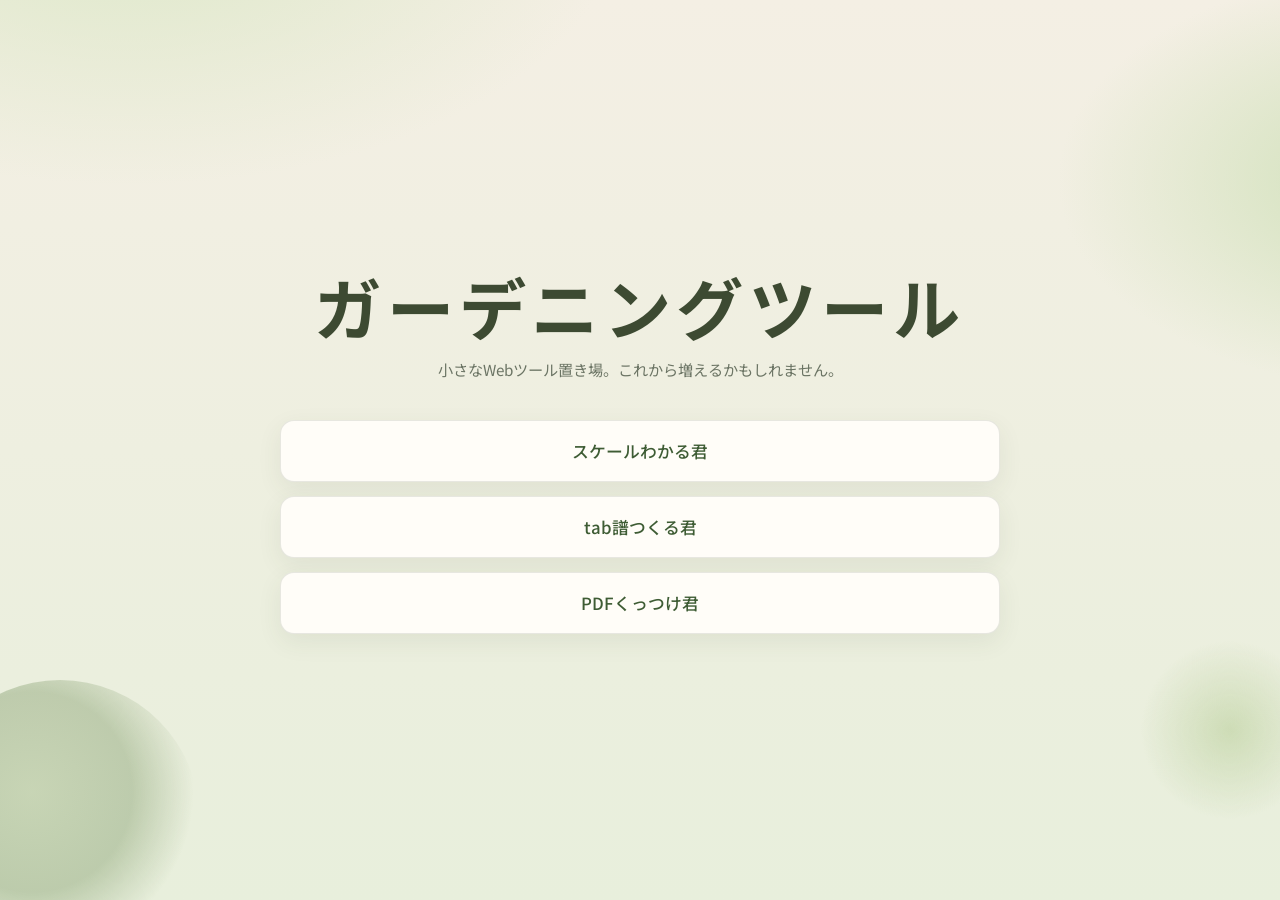
==== commit 5a6a32bd: "1.0.0 ガーデニングツールポータル公開 Co-authored-by: Cursor <cursoragent@cursor.com>" ====
--- a/index.html
+++ b/index.html
@@ -3,711 +3,144 @@
 
 <head>
   <meta charset="UTF-8">
-  <title>ギタースケール計算ツールβ</title>
+  <meta name="viewport" content="width=device-width, initial-scale=1.0">
+  <meta name="description" content="ガーデニングツール — 小さなWebツール置き場">
+  <title>ガーデニングツール</title>
+  <link rel="preconnect" href="https://fonts.googleapis.com">
+  <link rel="preconnect" href="https://fonts.gstatic.com" crossorigin>
+  <link href="https://fonts.googleapis.com/css2?family=Noto+Sans+JP:wght@400;500;700&display=swap" rel="stylesheet">
   <style>
-    * {
+    *,
+    *::before,
+    *::after {
       box-sizing: border-box;
+      margin: 0;
+      padding: 0;
+    }
+
+    :root {
+      --soil: #3d4a32;
+      --leaf: #5d7a4a;
+      --leaf-deep: #3e5c34;
+      --cream: #f4efe4;
+      --cream-2: #e8efdc;
+      --card: #fffdf8;
+      --ink: #2c3328;
+      --muted: #6b7464;
     }
 
     body {
-      font-family: "Noto Sans JP", system-ui, -apple-system, BlinkMacSystemFont, "Segoe UI", sans-serif;
-      margin: 0;
-      padding: 24px;
-      background: #ffffff;
-      color: #222;
+      min-height: 100vh;
+      font-family: "Noto Sans JP", system-ui, sans-serif;
+      color: var(--ink);
+      background:
+        radial-gradient(900px 500px at 10% -10%, #dce8c8 0%, transparent 55%),
+        radial-gradient(700px 420px at 110% 20%, #cfe0b8 0%, transparent 50%),
+        linear-gradient(180deg, var(--cream) 0%, var(--cream-2) 100%);
+      display: flex;
+      align-items: center;
+      justify-content: center;
+      padding: 48px 20px;
+      position: relative;
+      overflow-x: hidden;
     }
 
-    .app {
-      max-width: 1100px;
-      margin: 0 auto;
+    body::before,
+    body::after {
+      content: "";
+      position: fixed;
+      border-radius: 50%;
+      pointer-events: none;
+      z-index: 0;
+    }
+
+    body::before {
+      width: 280px;
+      height: 280px;
+      left: -80px;
+      bottom: -60px;
+      background: radial-gradient(circle at 40% 40%, #8aa56a 0%, #6b8a52 42%, transparent 68%);
+      opacity: 0.35;
+    }
+
+    body::after {
+      width: 180px;
+      height: 180px;
+      right: -40px;
+      bottom: 80px;
+      background: radial-gradient(circle at 50% 50%, #a3c07c 0%, transparent 70%);
+      opacity: 0.4;
+    }
+
+    main {
+      position: relative;
+      z-index: 1;
+      width: min(720px, 100%);
+      text-align: center;
     }
 
     h1 {
-      font-size: 24px;
-      font-weight: 600;
-      margin-bottom: 24px;
+      font-size: clamp(2.4rem, 7vw, 4.2rem);
+      font-weight: 700;
+      letter-spacing: 0.08em;
+      line-height: 1.2;
+      color: var(--soil);
+      margin-bottom: 12px;
     }
 
-    .section {
-      margin-bottom: 24px;
-      padding-bottom: 12px;
-      border-bottom: 1px solid #e5e5e5;
+    .lead {
+      font-size: 0.95rem;
+      color: var(--muted);
+      margin-bottom: 40px;
     }
 
-    .btn-group {
-      display: flex;
-      flex-wrap: wrap;
-      gap: 8px;
+    nav {
+      display: grid;
+      gap: 14px;
     }
 
-    button {
-      padding: 8px 14px;
-      border: 1px solid #d0d0d0;
-      background: #fafafa;
-      border-radius: 3px;
-      cursor: pointer;
-      font-size: 14px;
-      transition: 0.15s;
+    nav a {
+      display: block;
+      background: var(--card);
+      color: var(--leaf-deep);
+      text-decoration: none;
+      font-size: 1.05rem;
+      font-weight: 500;
+      padding: 18px 24px;
+      border-radius: 14px;
+      border: 1px solid rgba(61, 74, 50, 0.12);
+      box-shadow: 0 8px 24px rgba(61, 74, 50, 0.08);
+      transition: transform 0.15s ease, box-shadow 0.15s ease, background 0.15s ease;
     }
 
-    button:hover {
-      background: #f0f0f0;
+    nav a:hover {
+      transform: translateY(-2px);
+      background: #f7fbf0;
+      box-shadow: 0 12px 28px rgba(61, 74, 50, 0.12);
     }
 
-    button.active {
-      background: #2f80ed;
-      border-color: #2f80ed;
-      color: #fff;
+    nav a:active {
+      transform: translateY(0);
     }
 
-    button.guide {
-      opacity: 0.5;
-    }
-
-    button.candidate {
-      border-color: #2f80ed;
-      color: #2f80ed;
-      background: #f0f8ff;
-      font-weight: 600;
-      box-shadow: 0 0 0 1px #2f80ed;
-    }
-
-    #japaneseKey {
-      float: right;
-      font-weight: 600;
-      font-size: 16px;
-    }
-
-    .fretboard-wrapper {
-      width: 100%;
-      overflow-x: auto;
-      padding-bottom: 8px;
-    }
-
-    .fret-numbers {
-      display: grid;
-      grid-template-columns: repeat(25, 1fr);
-      gap: 2px;
-      margin-top: 8px;
-    }
-
-    .fret-num {
-      text-align: center;
-      font-size: 12px;
-      color: #666;
-    }
-
-    .fret-num.bold {
-      font-weight: 700;
-      color: #222;
-    }
-
-    .fretboard {
-      display: grid;
-      grid-template-columns: repeat(25, 1fr);
-      gap: 2px;
-      background: #ddd;
-      padding: 2px 0;
-    }
-
-    .fret {
-      height: 36px;
-      background: #fff;
-      display: flex;
-      align-items: center;
-      justify-content: center;
-      font-size: 13px;
-      border: 1px solid #eee;
-    }
-
-    .fret.open {
-      background: #f9f9f9;
-      border-right: 6px solid #444;
-      font-weight: 500;
-    }
-
-    .fret.in-scale {
-      background: #e3f2fd;
-    }
-
-    .fret.root {
-      background: #ffdddd !important;
-      border-color: #ff8888;
-      font-weight: 700;
-      color: #d32f2f;
-    }
-
-    .piano {
-      display: flex;
-      margin-top: 16px;
-      height: 160px;
-      position: relative;
-    }
-
-    .white-key {
-      width: 42px;
-      height: 160px;
-      background: #fff;
-      border: 1px solid #aaa;
-      position: relative;
-    }
-
-    .black-key {
-      width: 28px;
-      height: 100px;
-      background: #000;
-      position: absolute;
-      top: 0;
-      left: 30px;
-      border-radius: 0 0 3px 3px;
-      z-index: 10;
-      border: 1px solid #444;
-      box-sizing: border-box;
-    }
-
-    .highlight {
-      background: #ffdddd !important;
-    }
-
-    .code-box {
-      display: flex;
-      gap: 8px;
-      flex-wrap: wrap;
-      margin-top: 12px;
-    }
-
-    .code-card {
-      padding: 8px 12px;
-      border: 1px solid #ddd;
-      background: #fafafa;
-      border-radius: 3px;
-      font-size: 14px;
-      cursor: pointer;
-    }
-
-    .code-card.active {
-      background: #2f80ed;
-      border-color: #2f80ed;
-      color: #fff;
-    }
-
-    .code-section {
-      overflow-x: auto;
-      margin-top: 16px;
-    }
-
-    .chord-table {
-      width: 100%;
-      border-collapse: collapse;
-      min-width: 600px;
-    }
-
-    .chord-table th,
-    .chord-table td {
-      border: 1px solid #ddd;
-      padding: 12px 8px;
-      text-align: center;
-    }
-
-    .chord-table th {
-      background-color: #f8f9fa;
-      font-size: 13px;
-      color: #666;
-      font-weight: 600;
-    }
-
-    .degree-name {
-      display: block;
-      font-family: serif;
-      margin-bottom: 4px;
-    }
-
-    .chord-name {
-      display: block;
-      font-size: 18px;
-      font-weight: bold;
-      color: #2f80ed;
-    }
-
-    .notes-list {
-      display: block;
-      font-size: 11px;
-      color: #777;
-      margin-top: 4px;
-      letter-spacing: 0.5px;
-    }
-
-    .chord-table td:first-child {
-      background-color: #fffafa;
-    }
-
-    @media (max-width: 768px) {
-      body {
-        padding: 12px;
-      }
-
-      .fretboard-wrapper {
-        font-size: 12px;
+    @media (min-width: 640px) {
+      nav {
+        grid-template-columns: 1fr;
       }
     }
   </style>
 </head>
 
 <body>
-  <div class="app">
-    <h1>ギタースケール計算ツールβ</h1>
-
-    <div class="section">
-      <div class="btn-group" style="align-items: center; width: 100%;">
-        <span style="font-size: 14px; font-weight: 600; color: #444;">変化記号:</span>
-        <div class="btn-group" id="accidentalButtons">
-          <button data-type="sharp">＃</button>
-          <button data-type="flat">♭</button>
-        </div>
-        <span style="font-size: 14px; font-weight: 600; color: #444; margin-left: 8px;">数:</span>
-        <div class="btn-group" id="keyCountButtons"></div>
-        <button id="resetBtn"
-          style="margin-left: auto; background: #fff0f0; border-color: #ffcccc; color: #d32f2f; font-weight: 600;">リセット</button>
-      </div>
-    </div>
-
-    <div class="section">
-      <div class="btn-group" id="rootButtons"></div>
-      <span id="japaneseKey"></span>
-    </div>
-
-    <div class="section">
-      <div class="btn-group" id="scaleButtons"></div>
-    </div>
-
-    <div class="section">
-      <div class="btn-group">
-        <button id="guitarBtn">ギター</button>
-        <button id="bassBtn">ベース</button>
-      </div>
-    </div>
-
-    <div class="section">
-      <div class="fretboard-wrapper">
-        <div id="fretboard" class="fretboard"></div>
-        <div class="fret-numbers" id="fretNumbers"></div>
-      </div>
-    </div>
-
-    <div class="section">
-      <div id="piano" class="piano"></div>
-    </div>
-
-    <div class="section">
-      <h2 style="font-size:18px; margin-bottom:12px;">ダイアトニックコード <span
-          style="font-size:12px; font-weight:normal; color:#666;">(1度-3度-5度)</span></h2>
-      <div class="code-section">
-        <div id="codeBox" class="code-box"></div>
-      </div>
-    </div>
-  </div>
-
-  <script>
-    const notesSharp = ["C", "C#", "D", "D#", "E", "F", "F#", "G", "G#", "A", "A#", "B"];
-    const notesFlat = ["C", "Db", "D", "Eb", "E", "F", "Gb", "G", "Ab", "A", "Bb", "B"];
-
-    const jpNames = {
-      "C": "ハ", "D": "ニ", "E": "ホ", "F": "ヘ", "G": "ト", "A": "イ", "B": "ロ"
-    };
-
-    const scalePatterns = {
-      "メジャー": [2, 2, 1, 2, 2, 2, 1],
-      "ナチュラルマイナー": [2, 1, 2, 2, 1, 2, 2],
-      "ハーモニックマイナー": [2, 1, 2, 2, 1, 3, 1],
-      "メロディックマイナー": [2, 1, 2, 2, 2, 2, 1],
-      "ペンタトニック": [2, 2, 3, 2, 3]
-    };
-
-    const majorChords = ["I", "ii", "iii", "IV", "V", "vi", "vii°"];
-    const minorChords = ["i", "ii°", "III", "iv", "v", "VI", "VII"];
-
-    const sharpKeys = ["C", "G", "D", "A", "E", "B", "F#", "C#"];
-    const flatKeys = ["C", "F", "Bb", "Eb", "Ab", "Db", "Gb", "Cb"];
-
-    const sharpMinorKeys = ["A", "E", "B", "F#", "C#", "G#", "D#", "A#"];
-    const flatMinorKeys = ["A", "D", "G", "C", "F", "Bb", "Eb", "Ab"];
-
-    const majorScales = ["メジャー", "ペンタトニック"];
-    const minorScales = ["ナチュラルマイナー", "ハーモニックマイナー", "メロディックマイナー"];
-
-    let accidental = "sharp";
-    let keyCount = 0;
-    let selectedRoot = "C";
-    let selectedScale = "メジャー";
-    let instrument = "guitar";
-
-    window.onload = () => {
-      initAccidentalButtons();
-      initKeyCountButtons();
-      initRootButtons();
-      initScaleButtons();
-      initInstrumentButtons();
-      initResetButton();
-      drawFretNumbers();
-      drawPiano();
-      updateAll();
-    };
-
-    function initResetButton() {
-      const btn = document.getElementById("resetBtn");
-      if (btn) {
-        btn.onclick = () => {
-          accidental = "sharp";
-          keyCount = 0;
-          selectedRoot = "C";
-          selectedScale = "メジャー";
-          instrument = "guitar";
-          updateAll();
-        };
-      }
-    }
-
-    function currentNoteArray() {
-      return accidental === "sharp" ? notesSharp : notesFlat;
-    }
-
-    function applyKeySignatureChange() {
-      if (minorScales.includes(selectedScale)) {
-        selectedRoot = (accidental === "sharp" ? sharpMinorKeys : flatMinorKeys)[keyCount];
-      } else {
-        selectedRoot = (accidental === "sharp" ? sharpKeys : flatKeys)[keyCount];
-      }
-    }
-
-    function initAccidentalButtons() {
-      document.querySelectorAll("#accidentalButtons button").forEach(btn => {
-        btn.onclick = () => {
-          accidental = btn.dataset.type;
-          applyKeySignatureChange();
-          updateAll();
-        };
-      });
-    }
-
-    function initKeyCountButtons() {
-      const wrap = document.getElementById("keyCountButtons");
-      for (let i = 0; i <= 7; i++) {
-        const b = document.createElement("button");
-        b.textContent = i.toString();
-        b.dataset.count = i;
-        b.onclick = () => {
-          keyCount = i;
-          applyKeySignatureChange();
-          updateAll();
-        };
-        wrap.appendChild(b);
-      }
-    }
-
-    function initRootButtons() {
-      updateRootButtons();
-    }
-
-    function updateRootButtons() {
-      const wrap = document.getElementById("rootButtons");
-      wrap.innerHTML = "";
-      const arr = currentNoteArray();
-
-      const validMajorKey = (accidental === "sharp" ? sharpKeys : flatKeys)[keyCount];
-      const validMinorKey = (accidental === "sharp" ? sharpMinorKeys : flatMinorKeys)[keyCount];
-
-      arr.forEach(n => {
-        const b = document.createElement("button");
-        b.textContent = n;
-        b.dataset.note = n;
-
-        if (n === selectedRoot) {
-          b.classList.add("active");
-        } else if (n === validMajorKey || n === validMinorKey) {
-          b.classList.add("candidate");
-        } else {
-          b.classList.add("guide");
-        }
-
-        b.onclick = () => {
-          applyKeyFromRoot(n);
-          updateAll();
-        };
-        wrap.appendChild(b);
-      });
-    }
-
-    function updateKeySignatureForRootAndScale(root, scaleName) {
-      if (minorScales.includes(scaleName)) {
-        const sIndex = sharpMinorKeys.indexOf(root);
-        const fIndex = flatMinorKeys.indexOf(root);
-        if (sIndex !== -1 && fIndex !== -1) {
-          if (accidental === "flat") keyCount = fIndex;
-          else keyCount = sIndex;
-        } else if (sIndex !== -1) {
-          accidental = "sharp"; keyCount = sIndex;
-        } else if (fIndex !== -1) {
-          accidental = "flat"; keyCount = fIndex;
-        }
-      } else {
-        const sIndex = sharpKeys.indexOf(root);
-        const fIndex = flatKeys.indexOf(root);
-        if (sIndex !== -1 && fIndex !== -1) {
-          if (accidental === "flat") keyCount = fIndex;
-          else keyCount = sIndex;
-        } else if (sIndex !== -1) {
-          accidental = "sharp"; keyCount = sIndex;
-        } else if (fIndex !== -1) {
-          accidental = "flat"; keyCount = fIndex;
-        }
-      }
-    }
-
-    function applyKeyFromRoot(root) {
-      const currentMajor = (accidental === "sharp" ? sharpKeys : flatKeys)[keyCount];
-      const currentMinor = (accidental === "sharp" ? sharpMinorKeys : flatMinorKeys)[keyCount];
-
-      selectedRoot = root;
-
-      if (root === currentMajor) {
-        if (minorScales.includes(selectedScale)) selectedScale = "メジャー";
-      } else if (root === currentMinor) {
-        if (majorScales.includes(selectedScale)) selectedScale = "ナチュラルマイナー";
-      } else {
-        // Prioritize the requested root by matching it to the currently selected scale
-        updateKeySignatureForRootAndScale(root, selectedScale);
-      }
-    }
-
-    function initScaleButtons() {
-      const wrap = document.getElementById("scaleButtons");
-      Object.keys(scalePatterns).forEach(name => {
-        const b = document.createElement("button");
-        b.textContent = name;
-        b.onclick = () => {
-          selectedScale = name;
-          updateKeySignatureForRootAndScale(selectedRoot, selectedScale);
-          updateAll();
-        };
-        wrap.appendChild(b);
-      });
-    }
-
-    function initInstrumentButtons() {
-      document.getElementById("guitarBtn").onclick = () => {
-        instrument = "guitar";
-        updateAll();
-      };
-      document.getElementById("bassBtn").onclick = () => {
-        instrument = "bass";
-        updateAll();
-      };
-    }
-
-    function getScaleNotes(root, scaleName) {
-      const arr = currentNoteArray();
-      let idx = arr.indexOf(root);
-      const pattern = scalePatterns[scaleName];
-      const result = [root];
-      pattern.forEach(step => {
-        idx = (idx + step) % 12;
-        result.push(arr[idx]);
-      });
-      return result;
-    }
-
-    function drawFretNumbers() {
-      const wrap = document.getElementById("fretNumbers");
-      wrap.innerHTML = "";
-      for (let f = 0; f <= 24; f++) {
-        const d = document.createElement("div");
-        d.className = "fret-num";
-        if ([0, 1, 3, 5, 7, 9, 12, 15, 17, 19, 21, 24].includes(f)) {
-          d.textContent = f;
-          if (f === 12 || f === 0) d.classList.add("bold");
-        } else {
-          d.textContent = "";
-        }
-        wrap.appendChild(d);
-      }
-    }
-
-    function drawFretboard(scaleNotes) {
-      const fb = document.getElementById("fretboard");
-      fb.innerHTML = "";
-      const tuning = instrument === "guitar"
-        ? ["E", "B", "G", "D", "A", "E"]
-        : ["G", "D", "A", "E"];
-      const arr = currentNoteArray();
-
-      tuning.forEach(openNote => {
-        let openIdx = arr.indexOf(openNote);
-        for (let f = 0; f <= 24; f++) {
-          const note = arr[(openIdx + f) % 12];
-          const div = document.createElement("div");
-          div.className = "fret";
-
-          if (f === 0) {
-            div.classList.add("open");
-          }
-
-          // 音の判定
-          if (note === scaleNotes[0]) {
-            div.classList.add("root");
-            div.textContent = note;
-          } else if (scaleNotes.includes(note)) {
-            div.classList.add("in-scale");
-            div.textContent = note;
-          } else {
-            // 0フレット（開放弦）は常に音名を表示、それ以外は空白
-            div.textContent = (f === 0) ? note : "";
-          }
-          fb.appendChild(div);
-        }
-      });
-    }
-
-    function drawPiano() {
-      const p = document.getElementById("piano");
-      p.innerHTML = "";
-      const white = ["C", "D", "E", "F", "G", "A", "B"];
-      const blackPos = { "C": "C#", "D": "D#", "F": "F#", "G": "G#", "A": "A#" };
-      white.forEach(w => {
-        const wk = document.createElement("div");
-        wk.className = "white-key";
-        wk.dataset.note = w;
-        p.appendChild(wk);
-        if (blackPos[w]) {
-          const bk = document.createElement("div");
-          bk.className = "black-key";
-          bk.dataset.note = blackPos[w];
-          wk.appendChild(bk);
-        }
-      });
-    }
-
-    function updatePiano(scaleNotes) {
-      const enharmonicMap = { "Db": "C#", "Eb": "D#", "Gb": "F#", "Ab": "G#", "Bb": "A#" };
-      const mappedNotes = scaleNotes.map(n => enharmonicMap[n] || n);
-
-      document.querySelectorAll(".white-key, .black-key").forEach(k => {
-        k.classList.remove("highlight");
-        if (mappedNotes.includes(k.dataset.note)) {
-          k.classList.add("highlight");
-        }
-      });
-    }
-
-    function updateChordBox(root, scaleName) {
-      const box = document.getElementById("codeBox");
-      box.innerHTML = "";
-
-      if (scaleName === "ペンタトニック") {
-        box.innerHTML = "<p style='color:#666; font-size:13px; margin: 8px;'>構成音が5音のペンタトニックスケールではダイアトニックコードは表示されません。</p>";
-        return;
-      }
-
-      // 現在のスケールの音を取得
-      const scaleNotes = getScaleNotes(root, scaleName);
-      const s = scaleNotes.slice(0, 7); // 7音のみ使用
-
-      // 表の作成
-      const table = document.createElement("table");
-      table.className = "chord-table";
-
-      // スケールごとの度数表記の定義
-      const majorDegrees = ["I", "IIm", "IIIm", "IV", "V", "VIm", "VIIm(b5)"];
-      const minorDegrees = ["Im", "IIm(b5)", "bIII", "IVm", "Vm", "bVI", "bVII"];
-      const degrees = (scaleName === "メジャー") ? majorDegrees : minorDegrees;
-
-      // ヘッダー（度数）
-      const thead = document.createElement("thead");
-      const headerRow = document.createElement("tr");
-      degrees.forEach(deg => {
-        const th = document.createElement("th");
-        th.textContent = deg;
-        headerRow.appendChild(th);
-      });
-      thead.appendChild(headerRow);
-      table.appendChild(thead);
-
-      // ボディ（コード名と構成音）
-      const tbody = document.createElement("tbody");
-      const dataRow = document.createElement("tr");
-
-      s.forEach((chordRoot, i) => {
-        const td = document.createElement("td");
-
-        // 構成音の計算
-        const third = s[(i + 2) % 7];
-        const fifth = s[(i + 4) % 7];
-        const notesStr = `${chordRoot} - ${third} - ${fifth}`;
-
-        // コード名の作成
-        let suffix = "";
-        const deg = degrees[i];
-        if (deg.includes("m")) suffix = "m";
-        if (deg.includes("(b5)")) suffix = "dim"; // または m-5
-
-        const chordName = chordRoot + suffix;
-
-        td.innerHTML = `
-      <span class="chord-name">${chordName}</span>
-      <span class="notes-list">${notesStr}</span>
-    `;
-        dataRow.appendChild(td);
-      });
-
-      tbody.appendChild(dataRow);
-      table.appendChild(tbody);
-      box.appendChild(table);
-    }
-
-    function updateJapaneseKey(root, scaleName) {
-      const base = root.replace(/#|b/, "");
-      const jp = jpNames[base] || "";
-      const isMajor = (scaleName === "メジャー");
-      document.getElementById("japaneseKey").textContent =
-        jp + (isMajor ? "長調" : "短調");
-    }
-
-    function updateAccidentalButtonsUI() {
-      document.querySelectorAll("#accidentalButtons button").forEach(b => {
-        b.classList.toggle("active", b.dataset.type === accidental);
-      });
-    }
-
-    function updateKeyCountButtonsUI() {
-      document.querySelectorAll("#keyCountButtons button").forEach(b => {
-        const c = Number(b.dataset.count);
-        b.classList.toggle("active", c === keyCount);
-      });
-    }
-
-    function updateScaleButtonsUI() {
-      document.querySelectorAll("#scaleButtons button").forEach(b => {
-        b.classList.toggle("active", b.textContent === selectedScale);
-      });
-    }
-
-    function updateInstrumentButtonsUI() {
-      document.getElementById("guitarBtn").classList.toggle("active", instrument === "guitar");
-      document.getElementById("bassBtn").classList.toggle("active", instrument === "bass");
-    }
-
-    function updateAll() {
-      updateAccidentalButtonsUI();
-      updateKeyCountButtonsUI();
-      updateScaleButtonsUI();
-      updateInstrumentButtonsUI();
-      const scaleNotes = getScaleNotes(selectedRoot, selectedScale);
-      drawFretboard(scaleNotes);
-      updatePiano(scaleNotes);
-      updateChordBox(selectedRoot, selectedScale);
-      updateJapaneseKey(selectedRoot, selectedScale);
-      updateRootButtons();
-    }
-  </script>
+  <main>
+    <h1>ガーデニングツール</h1>
+    <p class="lead">小さなWebツール置き場。これから増えるかもしれません。</p>
+    <nav>
+      <a href="scale/">スケールわかる君</a>
+      <a href="tab/">tab譜つくる君</a>
+      <a href="pdf/">PDFくっつけ君</a>
+    </nav>
+  </main>
 </body>
 
 </html>
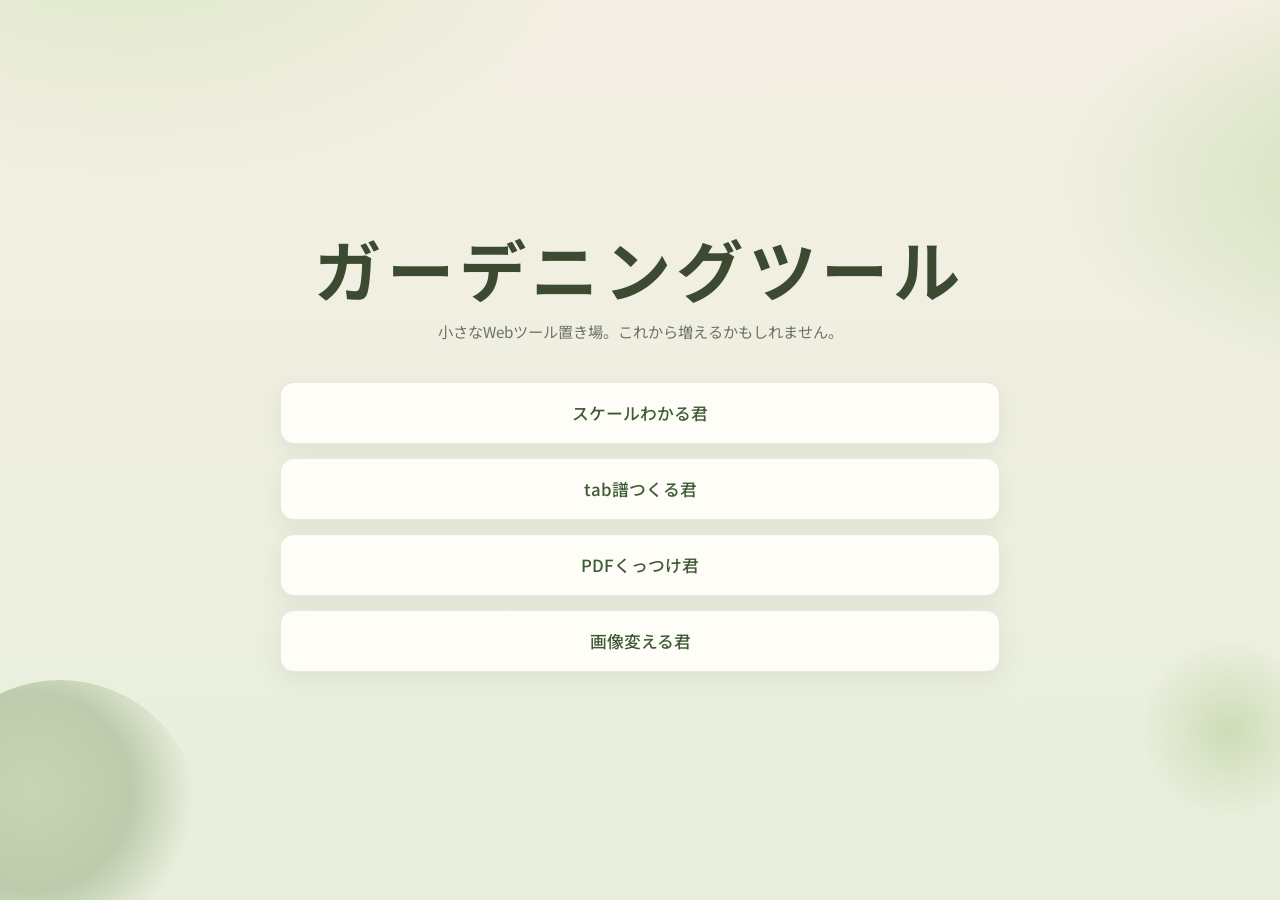
==== commit f2add98a: "1.1.0 画像変える君追加 Co-authored-by: Cursor <cursoragent@cursor.com>" ====
--- a/index.html
+++ b/index.html
@@ -139,6 +139,7 @@
       <a href="scale/">スケールわかる君</a>
       <a href="tab/">tab譜つくる君</a>
       <a href="pdf/">PDFくっつけ君</a>
+      <a href="img/">画像変える君</a>
     </nav>
   </main>
 </body>
